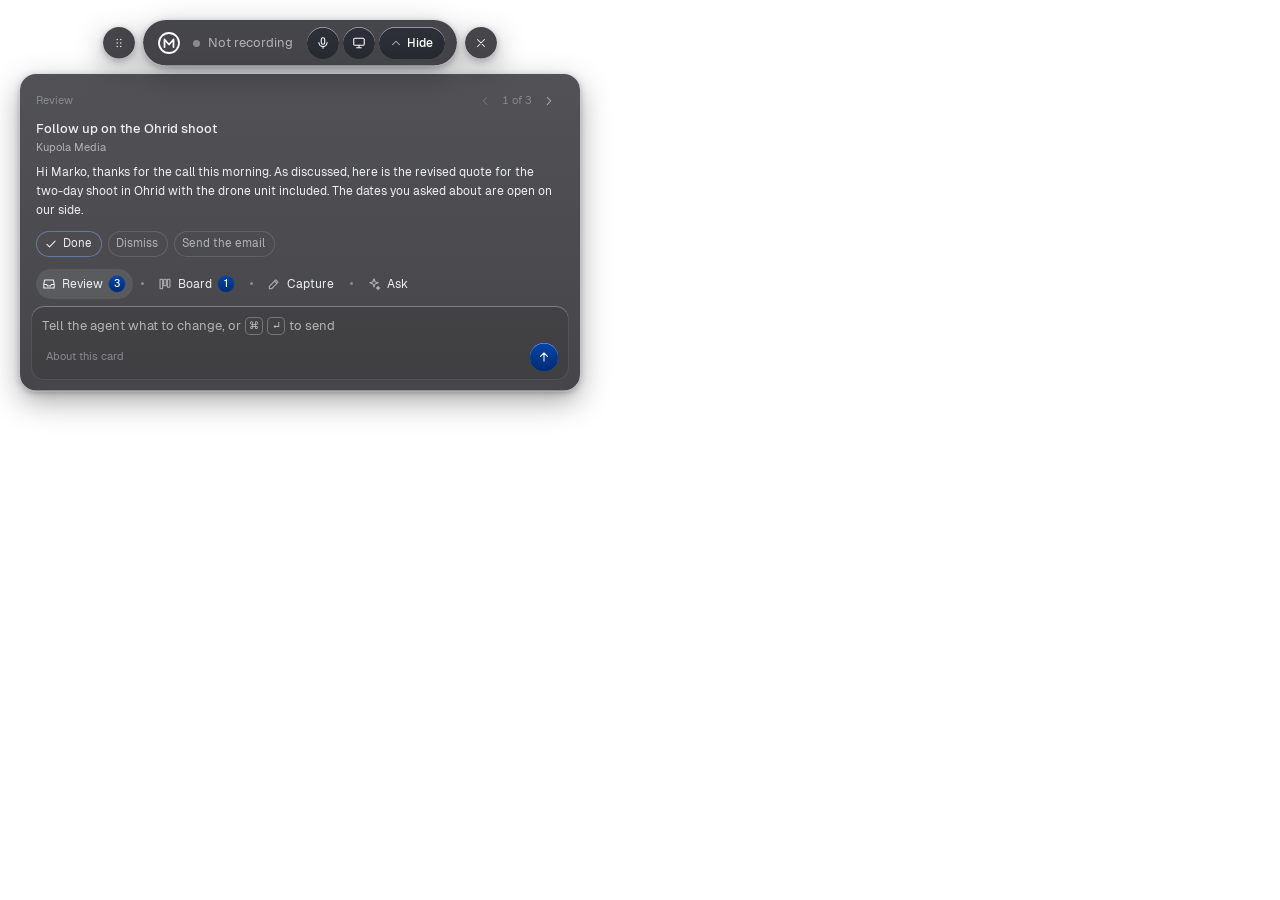
==== ui/preview.html @ 757d7273 "Make the preview reachable: open ui/preview.html The README and ui/DESIGN.md said `open "ui/index.ht" ====
<!doctype html>
<meta charset="utf-8">
<title>Maestro Bar preview</title>
<!-- macOS `open` reads "index.html?mock" as a file path, and no file has that
     name, so the bar's mock mode cannot be reached from a terminal that way.
     `open ui/preview.html` works, and this page adds the query itself. -->
<script>location.replace("index.html?mock");</script>
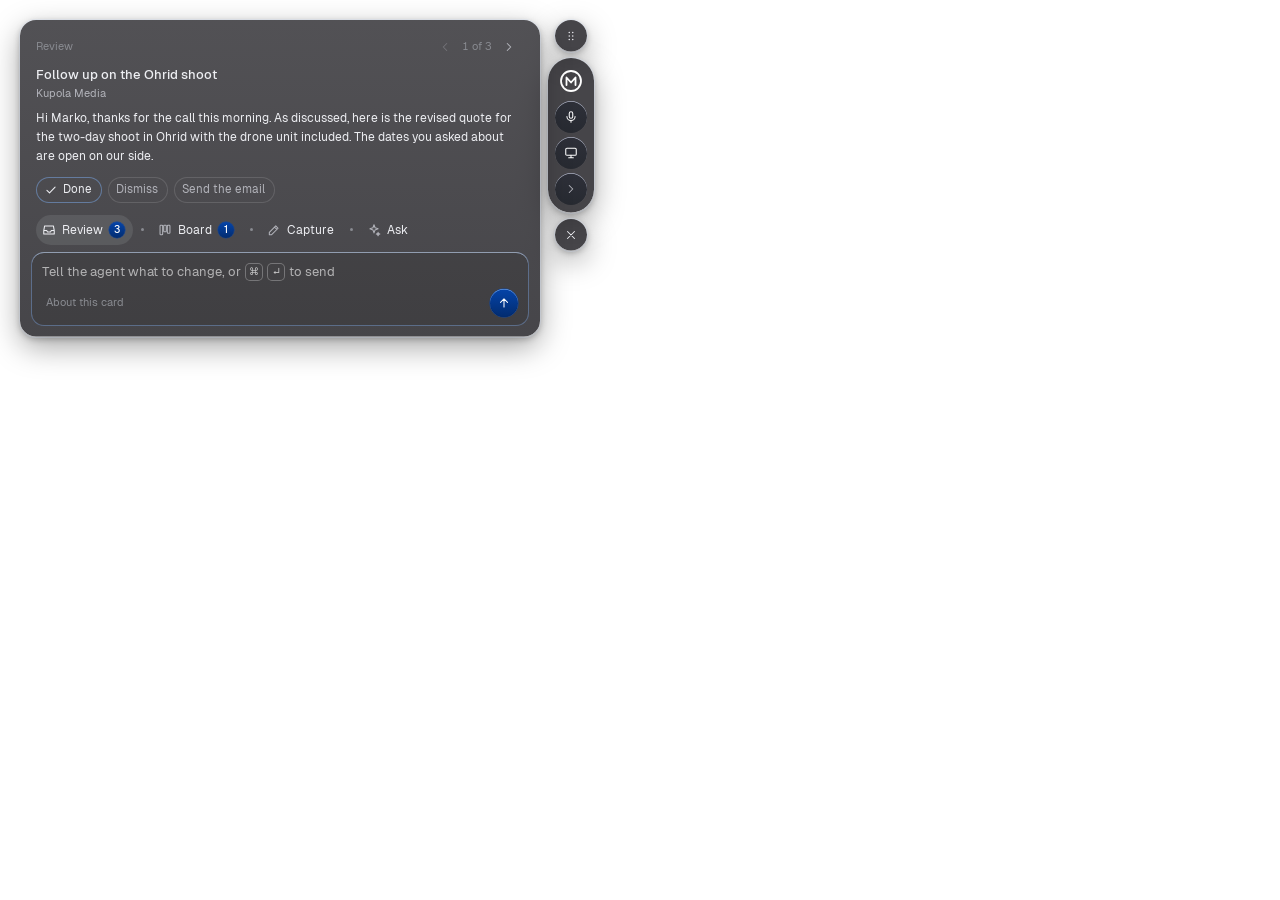
==== commit 8abc9cd9: "Park the bar on the right edge, folded, the way the strip always was The pill sat at the top centre " ====
--- a/ui/preview.html
+++ b/ui/preview.html
@@ -4,4 +4,10 @@
 <!-- macOS `open` reads "index.html?mock" as a file path, and no file has that
      name, so the bar's mock mode cannot be reached from a terminal that way.
      `open ui/preview.html` works, and this page adds the query itself. -->
+<style>
+  /* The app sizes its window to the bar; a browser cannot, so this page just
+     puts the bar where the app puts it: against the right edge of the screen. */
+  html { background: #1b2432; min-height: 100%; }
+  body { display: flex; justify-content: flex-end; }
+</style>
 <script>location.replace("index.html?mock");</script>
